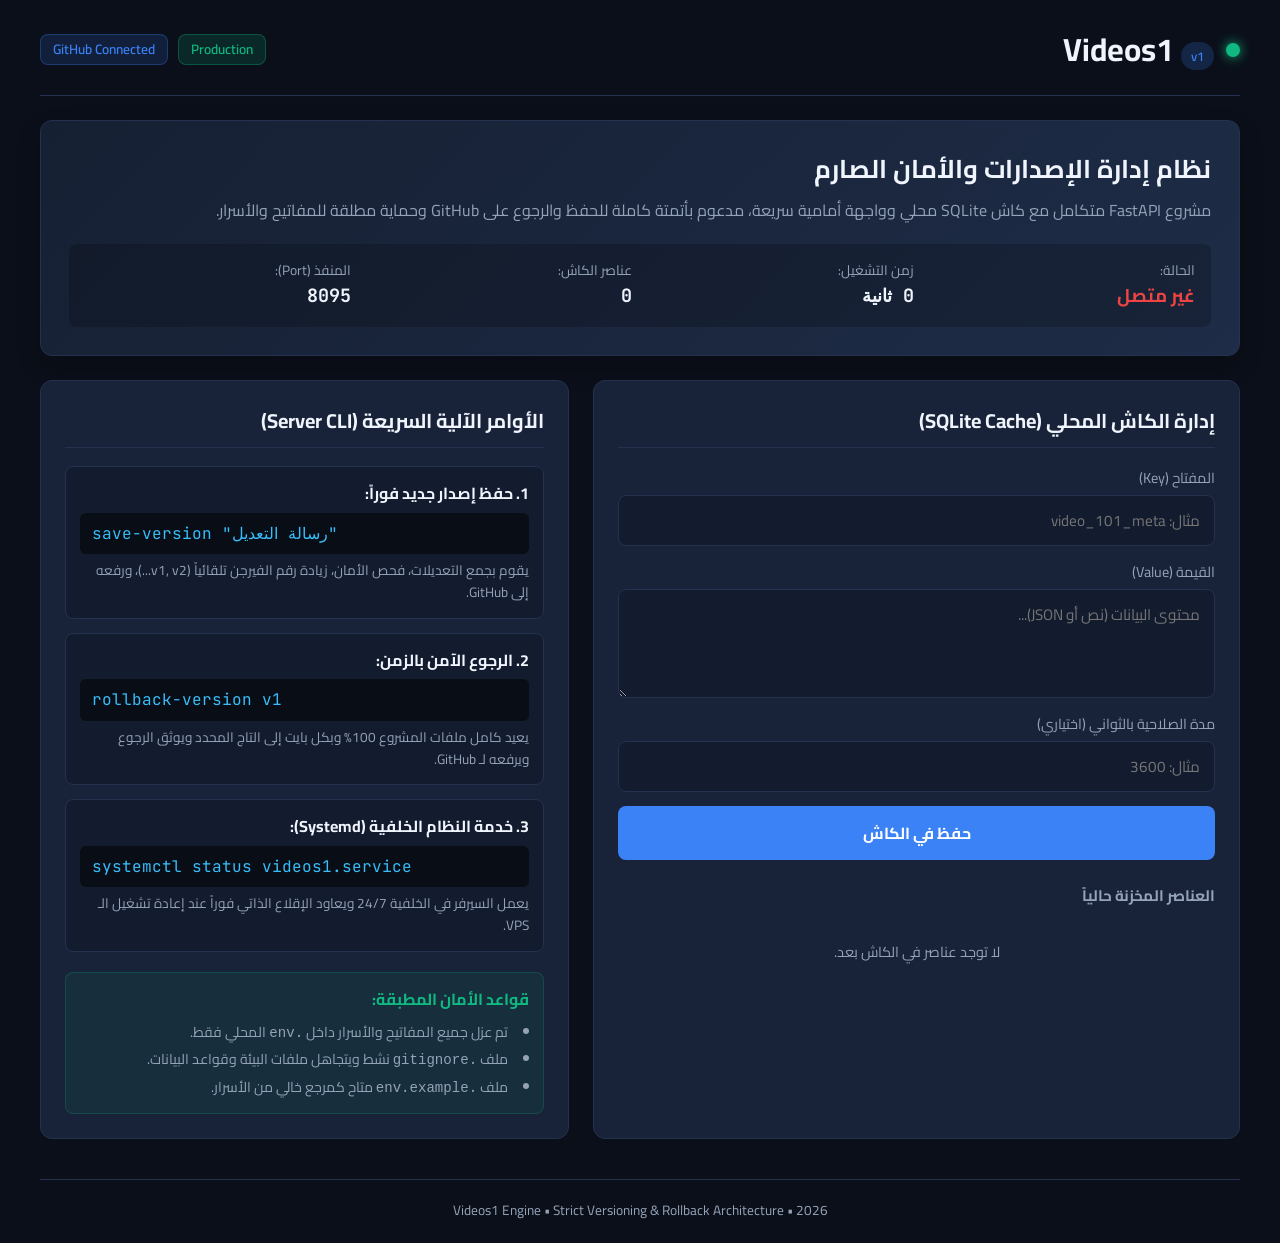
==== static/index.html @ 793addb5 "Initial project architecture with FastAPI, SQLite cache, static UI, and systemd service" ====
<!DOCTYPE html>
<html lang="ar" dir="rtl">
<head>
    <meta charset="UTF-8">
    <meta name="viewport" content="width=device-width, initial-scale=1.0">
    <title>Videos1 Platform | منصة الفيديوهات والإصدارات الآمنة</title>
    <link rel="stylesheet" href="/static/style.css">
    <link rel="preconnect" href="https://fonts.googleapis.com">
    <link rel="preconnect" href="https://fonts.gstatic.com" crossorigin>
    <link href="https://fonts.googleapis.com/css2?family=Cairo:wght@400;600;700;800&family=JetBrains+Mono:wght@400;600&display=swap" rel="stylesheet">
</head>
<body>
    <div class="app-container">
        <!-- Header -->
        <header class="header">
            <div class="logo-area">
                <div class="status-indicator live"></div>
                <h1>Videos1 <span class="badge">v1</span></h1>
            </div>
            <div class="header-actions">
                <span class="tag env-tag">Production</span>
                <span class="tag branch-tag">GitHub Connected</span>
            </div>
        </header>

        <!-- Hero Section -->
        <section class="hero-card">
            <h2>نظام إدارة الإصدارات والأمان الصارم</h2>
            <p>مشروع FastAPI متكامل مع كاش SQLite محلي وواجهة أمامية سريعة، مدعوم بأتمتة كاملة للحفظ والرجوع على GitHub وحماية مطلقة للمفاتيح والأسرار.</p>
            <div class="quick-stats">
                <div class="stat-item">
                    <span class="label">الحالة:</span>
                    <span id="health-status" class="value ok">جاري الفحص...</span>
                </div>
                <div class="stat-item">
                    <span class="label">زمن التشغيل:</span>
                    <span id="uptime-val" class="value font-mono">0 ثانية</span>
                </div>
                <div class="stat-item">
                    <span class="label">عناصر الكاش:</span>
                    <span id="cache-count" class="value font-mono">0</span>
                </div>
                <div class="stat-item">
                    <span class="label">المنفذ (Port):</span>
                    <span id="app-port" class="value font-mono">8095</span>
                </div>
            </div>
        </section>

        <!-- Main Grid -->
        <div class="main-grid">
            <!-- Cache Management Panel -->
            <div class="card cache-panel">
                <h3>إدارة الكاش المحلي (SQLite Cache)</h3>
                <form id="cache-form" class="cache-form">
                    <div class="input-group">
                        <label for="cache-key">المفتاح (Key)</label>
                        <input type="text" id="cache-key" placeholder="مثال: video_101_meta" required>
                    </div>
                    <div class="input-group">
                        <label for="cache-val">القيمة (Value)</label>
                        <textarea id="cache-val" rows="3" placeholder="محتوى البيانات (نص أو JSON)..." required></textarea>
                    </div>
                    <div class="input-group">
                        <label for="cache-ttl">مدة الصلاحية بالثواني (اختياري)</label>
                        <input type="number" id="cache-ttl" placeholder="مثال: 3600">
                    </div>
                    <button type="submit" class="btn btn-primary">حفظ في الكاش</button>
                </form>

                <div class="cache-list-container">
                    <h4>العناصر المخزنة حالياً</h4>
                    <div id="cache-list" class="cache-list">
                        <p class="empty-state">لا توجد عناصر في الكاش بعد.</p>
                    </div>
                </div>
            </div>

            <!-- Architecture & Automation Overview -->
            <div class="card info-panel">
                <h3>الأوامر الآلية السريعة (Server CLI)</h3>
                <div class="cli-command-box">
                    <div class="cmd-title">1. حفظ إصدار جديد فوراً:</div>
                    <code>save-version "رسالة التعديل"</code>
                    <p class="cmd-desc">يقوم بجمع التعديلات، فحص الأمان، زيادة رقم الفيرجن تلقائياً (v1, v2...)، ورفعه إلى GitHub.</p>
                </div>

                <div class="cli-command-box">
                    <div class="cmd-title">2. الرجوع الآمن بالزمن:</div>
                    <code>rollback-version v1</code>
                    <p class="cmd-desc">يعيد كامل ملفات المشروع 100% وبكل بايت إلى التاج المحدد ويوثق الرجوع ويرفعه لـ GitHub.</p>
                </div>

                <div class="cli-command-box">
                    <div class="cmd-title">3. خدمة النظام الخلفية (Systemd):</div>
                    <code>systemctl status videos1.service</code>
                    <p class="cmd-desc">يعمل السيرفر في الخلفية 24/7 ويعاود الإقلاع الذاتي فوراً عند إعادة تشغيل الـ VPS.</p>
                </div>

                <div class="security-rules">
                    <h4>قواعد الأمان المطبقة:</h4>
                    <ul>
                        <li>تم عزل جميع المفاتيح والأسرار داخل <code>.env</code> المحلي فقط.</li>
                        <li>ملف <code>.gitignore</code> نشط ويتجاهل ملفات البيئة وقواعد البيانات.</li>
                        <li>ملف <code>.env.example</code> متاح كمرجع خالي من الأسرار.</li>
                    </ul>
                </div>
            </div>
        </div>

        <!-- Footer -->
        <footer class="footer">
            <p>Videos1 Engine • Strict Versioning &amp; Rollback Architecture • 2026</p>
        </footer>
    </div>

    <script src="/static/app.js"></script>
</body>
</html>
---- static/style.css ----
:root {
    --bg-primary: #0b0f19;
    --bg-surface: #131b2e;
    --bg-card: #182238;
    --border-color: #24324f;
    --text-primary: #f0f4fc;
    --text-secondary: #94a3b8;
    --primary: #3b82f6;
    --primary-hover: #2563eb;
    --success: #10b981;
    --danger: #ef4444;
    --warning: #f59e0b;
    --radius: 12px;
}

* {
    box-sizing: border-box;
    margin: 0;
    padding: 0;
}

body {
    font-family: 'Cairo', system-ui, -apple-system, sans-serif;
    background: var(--bg-primary);
    color: var(--text-primary);
    line-height: 1.6;
    padding: 24px;
}

.font-mono {
    font-family: 'JetBrains Mono', monospace;
}

.app-container {
    max-width: 1200px;
    margin: 0 auto;
}

.header {
    display: flex;
    justify-content: space-between;
    align-items: center;
    padding-bottom: 20px;
    border-bottom: 1px solid var(--border-color);
    margin-bottom: 24px;
}

.logo-area {
    display: flex;
    align-items: center;
    gap: 12px;
}

.status-indicator {
    width: 14px;
    height: 14px;
    border-radius: 50%;
}

.status-indicator.live {
    background: var(--success);
    box-shadow: 0 0 12px var(--success);
}

.badge {
    background: rgba(59, 130, 246, 0.2);
    color: var(--primary);
    padding: 2px 10px;
    border-radius: 20px;
    font-size: 0.8rem;
    font-weight: 600;
}

.header-actions {
    display: flex;
    gap: 10px;
}

.tag {
    font-size: 0.85rem;
    padding: 4px 12px;
    border-radius: 8px;
    font-weight: 600;
}

.env-tag {
    background: rgba(16, 185, 129, 0.15);
    color: var(--success);
    border: 1px solid rgba(16, 185, 129, 0.3);
}

.branch-tag {
    background: rgba(59, 130, 246, 0.15);
    color: var(--primary);
    border: 1px solid rgba(59, 130, 246, 0.3);
}

.hero-card {
    background: linear-gradient(135deg, #162033 0%, #1e2c47 100%);
    border: 1px solid var(--border-color);
    border-radius: var(--radius);
    padding: 28px;
    margin-bottom: 24px;
    box-shadow: 0 10px 25px rgba(0, 0, 0, 0.2);
}

.hero-card h2 {
    font-size: 1.6rem;
    margin-bottom: 8px;
}

.hero-card p {
    color: var(--text-secondary);
    margin-bottom: 20px;
}

.quick-stats {
    display: grid;
    grid-template-columns: repeat(auto-fit, minmax(200px, 1fr));
    gap: 16px;
    background: rgba(0, 0, 0, 0.2);
    padding: 16px;
    border-radius: 8px;
}

.stat-item {
    display: flex;
    flex-direction: column;
}

.stat-item .label {
    font-size: 0.85rem;
    color: var(--text-secondary);
}

.stat-item .value {
    font-size: 1.15rem;
    font-weight: 700;
}

.stat-item .value.ok {
    color: var(--success);
}

.main-grid {
    display: grid;
    grid-template-columns: 1.1fr 0.9fr;
    gap: 24px;
}

@media (max-width: 900px) {
    .main-grid {
        grid-template-columns: 1fr;
    }
}

.card {
    background: var(--bg-card);
    border: 1px solid var(--border-color);
    border-radius: var(--radius);
    padding: 24px;
}

.card h3 {
    margin-bottom: 18px;
    font-size: 1.25rem;
    border-bottom: 1px solid var(--border-color);
    padding-bottom: 10px;
}

.cache-form {
    display: flex;
    flex-direction: column;
    gap: 14px;
    margin-bottom: 24px;
}

.input-group {
    display: flex;
    flex-direction: column;
    gap: 6px;
}

.input-group label {
    font-size: 0.9rem;
    color: var(--text-secondary);
}

.input-group input,
.input-group textarea {
    background: var(--bg-surface);
    border: 1px solid var(--border-color);
    border-radius: 8px;
    padding: 10px 14px;
    color: var(--text-primary);
    font-family: inherit;
    font-size: 0.95rem;
}

.input-group input:focus,
.input-group textarea:focus {
    outline: none;
    border-color: var(--primary);
}

.btn {
    padding: 12px 20px;
    border: none;
    border-radius: 8px;
    cursor: pointer;
    font-weight: 700;
    font-size: 1rem;
    font-family: inherit;
    transition: background 0.2s;
}

.btn-primary {
    background: var(--primary);
    color: #fff;
}

.btn-primary:hover {
    background: var(--primary-hover);
}

.btn-danger-sm {
    background: rgba(239, 68, 68, 0.2);
    color: var(--danger);
    border: 1px solid rgba(239, 68, 68, 0.4);
    padding: 4px 10px;
    border-radius: 6px;
    font-size: 0.8rem;
    cursor: pointer;
}

.btn-danger-sm:hover {
    background: var(--danger);
    color: #fff;
}

.cache-list-container h4 {
    margin-bottom: 12px;
    color: var(--text-secondary);
    font-size: 0.95rem;
}

.cache-list {
    display: flex;
    flex-direction: column;
    gap: 10px;
    max-height: 320px;
    overflow-y: auto;
}

.cache-card {
    background: var(--bg-surface);
    border: 1px solid var(--border-color);
    padding: 12px;
    border-radius: 8px;
    display: flex;
    justify-content: space-between;
    align-items: center;
}

.cache-meta {
    display: flex;
    flex-direction: column;
    gap: 4px;
}

.cache-key-name {
    font-family: 'JetBrains Mono', monospace;
    font-weight: 600;
    color: var(--primary);
}

.cache-val-preview {
    font-size: 0.85rem;
    color: var(--text-secondary);
    max-width: 320px;
    white-space: nowrap;
    overflow: hidden;
    text-overflow: ellipsis;
}

.empty-state {
    color: var(--text-secondary);
    font-size: 0.9rem;
    text-align: center;
    padding: 20px;
}

.cli-command-box {
    background: var(--bg-surface);
    border: 1px solid var(--border-color);
    border-radius: 8px;
    padding: 14px;
    margin-bottom: 14px;
}

.cli-command-box .cmd-title {
    font-weight: 700;
    margin-bottom: 6px;
    color: var(--text-primary);
}

.cli-command-box code {
    display: block;
    background: #090d16;
    padding: 8px 12px;
    border-radius: 6px;
    font-family: 'JetBrains Mono', monospace;
    color: #38bdf8;
    margin-bottom: 6px;
    direction: ltr;
    text-align: left;
}

.cli-command-box .cmd-desc {
    font-size: 0.85rem;
    color: var(--text-secondary);
}

.security-rules {
    margin-top: 20px;
    padding: 14px;
    background: rgba(16, 185, 129, 0.08);
    border: 1px solid rgba(16, 185, 129, 0.2);
    border-radius: 8px;
}

.security-rules h4 {
    color: var(--success);
    margin-bottom: 8px;
}

.security-rules ul {
    list-style-position: inside;
    color: var(--text-secondary);
    font-size: 0.88rem;
    display: flex;
    flex-direction: column;
    gap: 4px;
}

.footer {
    text-align: center;
    color: var(--text-secondary);
    font-size: 0.85rem;
    margin-top: 40px;
    padding-top: 20px;
    border-top: 1px solid var(--border-color);
}
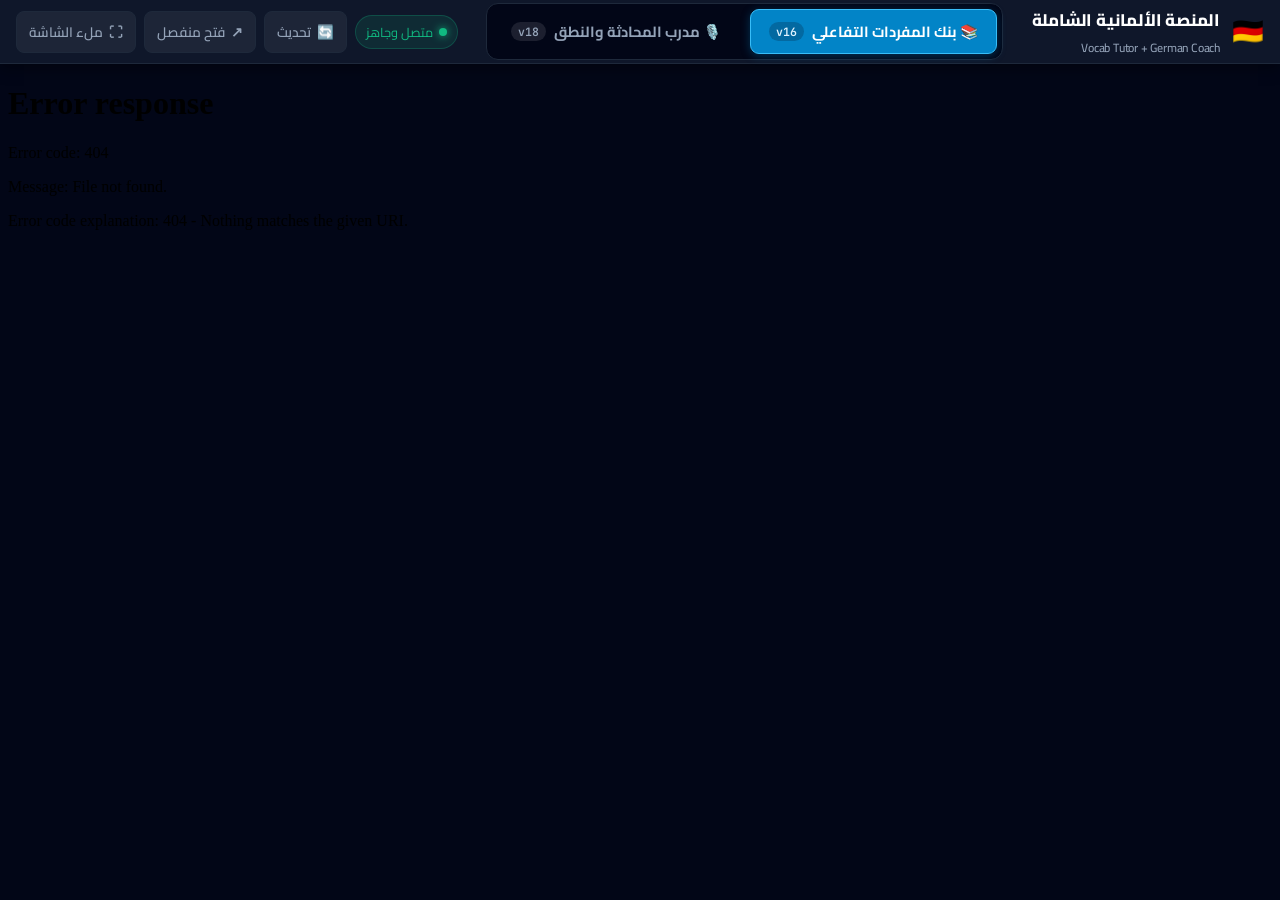
==== commit 2cafab6a: "Merge sprechen1 v16 and german-coach v18 into unified platform" ====
--- a/static/index.html
+++ b/static/index.html
@@ -1,119 +1,434 @@
 <!DOCTYPE html>
 <html lang="ar" dir="rtl">
 <head>
-    <meta charset="UTF-8">
-    <meta name="viewport" content="width=device-width, initial-scale=1.0">
-    <title>Videos1 Platform | منصة الفيديوهات والإصدارات الآمنة</title>
-    <link rel="stylesheet" href="/static/style.css">
-    <link rel="preconnect" href="https://fonts.googleapis.com">
-    <link rel="preconnect" href="https://fonts.gstatic.com" crossorigin>
-    <link href="https://fonts.googleapis.com/css2?family=Cairo:wght@400;600;700;800&family=JetBrains+Mono:wght@400;600&display=swap" rel="stylesheet">
+  <meta charset="UTF-8">
+  <meta name="viewport" content="width=device-width, initial-scale=1.0">
+  <title>المنصة الألمانية الشاملة | Deutsch All-in-One Platform</title>
+  <link rel="preconnect" href="https://fonts.googleapis.com">
+  <link rel="preconnect" href="https://fonts.gstatic.com" crossorigin>
+  <link href="https://fonts.googleapis.com/css2?family=Cairo:wght@400;600;700;800&family=Tajawal:wght@500;700&family=JetBrains+Mono:wght@500;700&display=swap" rel="stylesheet">
+  <style>
+    :root {
+      --bg-header: #0f172a;
+      --bg-header-border: #1e293b;
+      --text-main: #f8fafc;
+      --text-muted: #94a3b8;
+      --accent-vocab: #0284c7;
+      --accent-vocab-hover: #0369a1;
+      --accent-coach: #8b5cf6;
+      --accent-coach-hover: #7c3aed;
+      --success: #10b981;
+      --header-height: 64px;
+    }
+
+    * {
+      box-sizing: border-box;
+      margin: 0;
+      padding: 0;
+    }
+
+    html, body {
+      width: 100%;
+      height: 100%;
+      overflow: hidden;
+      font-family: 'Cairo', 'Tajawal', sans-serif;
+      background-color: #020617;
+      color: var(--text-main);
+    }
+
+    /* Top Master Switcher Bar */
+    header#master-header {
+      height: var(--header-height);
+      background: var(--bg-header);
+      border-bottom: 1px solid var(--bg-header-border);
+      display: flex;
+      align-items: center;
+      justify-content: space-between;
+      padding: 0 16px;
+      position: relative;
+      z-index: 1000;
+      transition: transform 0.25s ease, height 0.25s ease;
+      box-shadow: 0 4px 15px rgba(0, 0, 0, 0.4);
+    }
+
+    header#master-header.hidden {
+      transform: translateY(-100%);
+      position: absolute;
+    }
+
+    .brand-section {
+      display: flex;
+      align-items: center;
+      gap: 12px;
+      flex-shrink: 0;
+    }
+
+    .brand-flag {
+      font-size: 1.6rem;
+      line-height: 1;
+    }
+
+    .brand-title {
+      font-weight: 800;
+      font-size: 1.05rem;
+      letter-spacing: -0.2px;
+      color: #fff;
+      display: flex;
+      flex-direction: column;
+    }
+
+    .brand-subtitle {
+      font-size: 0.75rem;
+      font-weight: 500;
+      color: var(--text-muted);
+    }
+
+    /* Centered Tabs Switcher */
+    .nav-tabs-container {
+      display: flex;
+      align-items: center;
+      gap: 10px;
+      background: #020617;
+      padding: 5px;
+      border-radius: 12px;
+      border: 1px solid #1e293b;
+    }
+
+    .nav-tab-btn {
+      display: flex;
+      align-items: center;
+      gap: 8px;
+      padding: 8px 18px;
+      border-radius: 9px;
+      border: 1px solid transparent;
+      background: transparent;
+      color: var(--text-muted);
+      cursor: pointer;
+      font-family: inherit;
+      font-size: 0.92rem;
+      font-weight: 700;
+      transition: all 0.2s cubic-bezier(0.4, 0, 0.2, 1);
+    }
+
+    .nav-tab-btn:hover {
+      color: #fff;
+      background: rgba(255, 255, 255, 0.05);
+    }
+
+    .nav-tab-btn .tab-badge {
+      font-size: 0.72rem;
+      padding: 2px 7px;
+      border-radius: 12px;
+      background: rgba(255, 255, 255, 0.1);
+      font-weight: 600;
+      font-family: 'JetBrains Mono', monospace;
+    }
+
+    /* Active Tab: Vocab */
+    .nav-tab-btn.active.tab-vocab {
+      background: #0284c7;
+      color: #ffffff;
+      box-shadow: 0 2px 10px rgba(2, 132, 199, 0.35);
+      border-color: #38bdf8;
+    }
+    .nav-tab-btn.active.tab-vocab .tab-badge {
+      background: #0369a1;
+      color: #e0f2fe;
+    }
+
+    /* Active Tab: Coach */
+    .nav-tab-btn.active.tab-coach {
+      background: #7c3aed;
+      color: #ffffff;
+      box-shadow: 0 2px 10px rgba(124, 58, 237, 0.35);
+      border-color: #a78bfa;
+    }
+    .nav-tab-btn.active.tab-coach .tab-badge {
+      background: #5b21b6;
+      color: #ede9fe;
+    }
+
+    /* Action Controls */
+    .header-controls {
+      display: flex;
+      align-items: center;
+      gap: 8px;
+      flex-shrink: 0;
+    }
+
+    .btn-action {
+      background: rgba(255, 255, 255, 0.06);
+      border: 1px solid #1e293b;
+      color: var(--text-muted);
+      padding: 7px 12px;
+      border-radius: 8px;
+      cursor: pointer;
+      font-size: 0.85rem;
+      font-weight: 600;
+      font-family: inherit;
+      display: inline-flex;
+      align-items: center;
+      gap: 6px;
+      transition: all 0.15s ease;
+      text-decoration: none;
+    }
+
+    .btn-action:hover {
+      background: rgba(255, 255, 255, 0.12);
+      color: #fff;
+      border-color: #334155;
+    }
+
+    .health-pill {
+      display: inline-flex;
+      align-items: center;
+      gap: 6px;
+      font-size: 0.8rem;
+      color: var(--success);
+      padding: 4px 10px;
+      border-radius: 20px;
+      background: rgba(16, 185, 129, 0.12);
+      border: 1px solid rgba(16, 185, 129, 0.25);
+    }
+
+    .health-dot {
+      width: 8px;
+      height: 8px;
+      border-radius: 50%;
+      background: var(--success);
+      box-shadow: 0 0 8px var(--success);
+    }
+
+    /* Main Viewport Container */
+    #viewport-container {
+      width: 100%;
+      height: calc(100% - var(--header-height));
+      position: relative;
+    }
+
+    header#master-header.hidden + #viewport-container {
+      height: 100%;
+    }
+
+    .app-frame {
+      width: 100%;
+      height: 100%;
+      border: none;
+      position: absolute;
+      top: 0;
+      left: 0;
+      visibility: hidden;
+      opacity: 0;
+      transition: opacity 0.15s ease-in-out;
+    }
+
+    .app-frame.active {
+      visibility: visible;
+      opacity: 1;
+      z-index: 10;
+    }
+
+    /* Floating Pill to Restore Header when hidden */
+    #restore-header-pill {
+      display: none;
+      position: fixed;
+      top: 10px;
+      left: 14px;
+      z-index: 2000;
+      background: rgba(15, 23, 42, 0.9);
+      backdrop-filter: blur(8px);
+      border: 1px solid #334155;
+      color: #f8fafc;
+      padding: 6px 14px;
+      border-radius: 20px;
+      cursor: pointer;
+      font-size: 0.85rem;
+      font-weight: 700;
+      box-shadow: 0 4px 12px rgba(0, 0, 0, 0.5);
+      animation: fadeIn 0.2s ease-in;
+    }
+
+    #restore-header-pill:hover {
+      background: #1e293b;
+      border-color: #64748b;
+    }
+
+    @keyframes fadeIn {
+      from { opacity: 0; transform: translateY(-8px); }
+      to { opacity: 1; transform: translateY(0); }
+    }
+
+    @media (max-width: 900px) {
+      .brand-subtitle { display: none; }
+      .nav-tab-btn { padding: 6px 10px; font-size: 0.85rem; }
+      .btn-action span { display: none; }
+      .health-pill { display: none; }
+    }
+  </style>
 </head>
 <body>
-    <div class="app-container">
-        <!-- Header -->
-        <header class="header">
-            <div class="logo-area">
-                <div class="status-indicator live"></div>
-                <h1>Videos1 <span class="badge">v1</span></h1>
-            </div>
-            <div class="header-actions">
-                <span class="tag env-tag">Production</span>
-                <span class="tag branch-tag">GitHub Connected</span>
-            </div>
-        </header>
-
-        <!-- Hero Section -->
-        <section class="hero-card">
-            <h2>نظام إدارة الإصدارات والأمان الصارم</h2>
-            <p>مشروع FastAPI متكامل مع كاش SQLite محلي وواجهة أمامية سريعة، مدعوم بأتمتة كاملة للحفظ والرجوع على GitHub وحماية مطلقة للمفاتيح والأسرار.</p>
-            <div class="quick-stats">
-                <div class="stat-item">
-                    <span class="label">الحالة:</span>
-                    <span id="health-status" class="value ok">جاري الفحص...</span>
-                </div>
-                <div class="stat-item">
-                    <span class="label">زمن التشغيل:</span>
-                    <span id="uptime-val" class="value font-mono">0 ثانية</span>
-                </div>
-                <div class="stat-item">
-                    <span class="label">عناصر الكاش:</span>
-                    <span id="cache-count" class="value font-mono">0</span>
-                </div>
-                <div class="stat-item">
-                    <span class="label">المنفذ (Port):</span>
-                    <span id="app-port" class="value font-mono">8095</span>
-                </div>
-            </div>
-        </section>
-
-        <!-- Main Grid -->
-        <div class="main-grid">
-            <!-- Cache Management Panel -->
-            <div class="card cache-panel">
-                <h3>إدارة الكاش المحلي (SQLite Cache)</h3>
-                <form id="cache-form" class="cache-form">
-                    <div class="input-group">
-                        <label for="cache-key">المفتاح (Key)</label>
-                        <input type="text" id="cache-key" placeholder="مثال: video_101_meta" required>
-                    </div>
-                    <div class="input-group">
-                        <label for="cache-val">القيمة (Value)</label>
-                        <textarea id="cache-val" rows="3" placeholder="محتوى البيانات (نص أو JSON)..." required></textarea>
-                    </div>
-                    <div class="input-group">
-                        <label for="cache-ttl">مدة الصلاحية بالثواني (اختياري)</label>
-                        <input type="number" id="cache-ttl" placeholder="مثال: 3600">
-                    </div>
-                    <button type="submit" class="btn btn-primary">حفظ في الكاش</button>
-                </form>
-
-                <div class="cache-list-container">
-                    <h4>العناصر المخزنة حالياً</h4>
-                    <div id="cache-list" class="cache-list">
-                        <p class="empty-state">لا توجد عناصر في الكاش بعد.</p>
-                    </div>
-                </div>
-            </div>
-
-            <!-- Architecture & Automation Overview -->
-            <div class="card info-panel">
-                <h3>الأوامر الآلية السريعة (Server CLI)</h3>
-                <div class="cli-command-box">
-                    <div class="cmd-title">1. حفظ إصدار جديد فوراً:</div>
-                    <code>save-version "رسالة التعديل"</code>
-                    <p class="cmd-desc">يقوم بجمع التعديلات، فحص الأمان، زيادة رقم الفيرجن تلقائياً (v1, v2...)، ورفعه إلى GitHub.</p>
-                </div>
-
-                <div class="cli-command-box">
-                    <div class="cmd-title">2. الرجوع الآمن بالزمن:</div>
-                    <code>rollback-version v1</code>
-                    <p class="cmd-desc">يعيد كامل ملفات المشروع 100% وبكل بايت إلى التاج المحدد ويوثق الرجوع ويرفعه لـ GitHub.</p>
-                </div>
-
-                <div class="cli-command-box">
-                    <div class="cmd-title">3. خدمة النظام الخلفية (Systemd):</div>
-                    <code>systemctl status videos1.service</code>
-                    <p class="cmd-desc">يعمل السيرفر في الخلفية 24/7 ويعاود الإقلاع الذاتي فوراً عند إعادة تشغيل الـ VPS.</p>
-                </div>
-
-                <div class="security-rules">
-                    <h4>قواعد الأمان المطبقة:</h4>
-                    <ul>
-                        <li>تم عزل جميع المفاتيح والأسرار داخل <code>.env</code> المحلي فقط.</li>
-                        <li>ملف <code>.gitignore</code> نشط ويتجاهل ملفات البيئة وقواعد البيانات.</li>
-                        <li>ملف <code>.env.example</code> متاح كمرجع خالي من الأسرار.</li>
-                    </ul>
-                </div>
-            </div>
-        </div>
-
-        <!-- Footer -->
-        <footer class="footer">
-            <p>Videos1 Engine • Strict Versioning &amp; Rollback Architecture • 2026</p>
-        </footer>
+
+  <!-- Top Master Navigation Bar -->
+  <header id="master-header">
+    <div class="brand-section">
+      <span class="brand-flag">🇩🇪</span>
+      <div class="brand-title">
+        <span>المنصة الألمانية الشاملة</span>
+        <span class="brand-subtitle">Vocab Tutor + German Coach</span>
+      </div>
     </div>
 
-    <script src="/static/app.js"></script>
+    <!-- Dual-App Switcher Tabs -->
+    <nav class="nav-tabs-container">
+      <button id="tab-btn-vocab" class="nav-tab-btn tab-vocab active" title="بنك المفردات التفاعلي، استخراج الجداول، النطق وتصنيف Akkusativ/Dativ (Alt+1)">
+        <span>📚 بنك المفردات التفاعلي</span>
+        <span class="tab-badge">v16</span>
+      </button>
+
+      <button id="tab-btn-coach" class="nav-tab-btn tab-coach" title="مدرب المحادثة والنطق الصوتي المباشر بالذكاء الاصطناعي (Alt+2)">
+        <span>🎙️ مدرب المحادثة والنطق</span>
+        <span class="tab-badge">v18</span>
+      </button>
+    </nav>
+
+    <!-- Controls & Status -->
+    <div class="header-controls">
+      <div class="health-pill" title="حالة النظامين في الوقت الفعلي">
+        <span class="health-dot"></span>
+        <span>متصل وجاهز</span>
+      </div>
+
+      <button id="btn-reload" class="btn-action" title="إعادة تحميل التطبيق المفتوح حالياً">
+        🔄 <span>تحديث</span>
+      </button>
+
+      <a id="btn-external" href="/vocab/" target="_blank" class="btn-action" title="فتح التطبيق النشط في صفحة مستقلة">
+        ↗ <span>فتح منفصل</span>
+      </a>
+
+      <button id="btn-fullscreen" class="btn-action" title="إخفاء الشريط العلوي والتركيز الكامل (F11)">
+        ⛶ <span>ملء الشاشة</span>
+      </button>
+    </div>
+  </header>
+
+  <!-- Restore Header Floating Button -->
+  <button id="restore-header-pill" title="إظهار شريط التنقل العلوي">
+    ⬇️ إظهار شريط التنقل
+  </button>
+
+  <!-- Main Viewport Holding Both 100% Unaltered Apps -->
+  <main id="viewport-container">
+    <!-- Frame 1: Vocab Tutor (sprechen1 v16) -->
+    <iframe
+      id="frame-vocab"
+      class="app-frame active"
+      src="/vocab/"
+      allow="microphone; camera; clipboard-read; clipboard-write; display-capture"
+      sandbox="allow-same-origin allow-scripts allow-forms allow-modals allow-downloads allow-popups"
+      title="Vocab Tutor Platform"
+    ></iframe>
+
+    <!-- Frame 2: German Coach (v18) -->
+    <iframe
+      id="frame-coach"
+      class="app-frame"
+      src="/coach/"
+      allow="microphone; camera; clipboard-read; clipboard-write; display-capture"
+      sandbox="allow-same-origin allow-scripts allow-forms allow-modals allow-downloads allow-popups"
+      title="German Speaking Coach"
+    ></iframe>
+  </main>
+
+  <script>
+    (function () {
+      'use strict';
+
+      const masterHeader = document.getElementById('master-header');
+      const tabBtnVocab = document.getElementById('tab-btn-vocab');
+      const tabBtnCoach = document.getElementById('tab-btn-coach');
+      const frameVocab = document.getElementById('frame-vocab');
+      const frameCoach = document.getElementById('frame-coach');
+      const btnReload = document.getElementById('btn-reload');
+      const btnExternal = document.getElementById('btn-external');
+      const btnFullscreen = document.getElementById('btn-fullscreen');
+      const restorePill = document.getElementById('restore-header-pill');
+
+      let currentTab = localStorage.getItem('active_deutsch_tab') || 'vocab';
+
+      function switchTab(target) {
+        currentTab = target;
+        localStorage.setItem('active_deutsch_tab', target);
+
+        if (target === 'vocab') {
+          tabBtnVocab.classList.add('active');
+          tabBtnCoach.classList.remove('active');
+          frameVocab.classList.add('active');
+          frameCoach.classList.remove('active');
+          btnExternal.href = '/vocab/';
+          document.title = 'بنك المفردات التفاعلي (v16) | Deutsch All-in-One';
+        } else {
+          tabBtnCoach.classList.add('active');
+          tabBtnVocab.classList.remove('active');
+          frameCoach.classList.add('active');
+          frameVocab.classList.remove('active');
+          btnExternal.href = '/coach/';
+          document.title = 'مدرب المحادثة والنطق الصوتي (v18) | Deutsch All-in-One';
+        }
+      }
+
+      tabBtnVocab.addEventListener('click', () => switchTab('vocab'));
+      tabBtnCoach.addEventListener('click', () => switchTab('coach'));
+
+      // Reload Active Frame
+      btnReload.addEventListener('click', () => {
+        const activeFrame = currentTab === 'vocab' ? frameVocab : frameCoach;
+        activeFrame.contentWindow.location.reload();
+      });
+
+      // Fullscreen Toggle
+      function toggleFullscreen() {
+        const isHidden = masterHeader.classList.toggle('hidden');
+        restorePill.style.display = isHidden ? 'block' : 'none';
+      }
+
+      btnFullscreen.addEventListener('click', toggleFullscreen);
+      restorePill.addEventListener('click', toggleFullscreen);
+
+      // Keyboard Shortcuts: Alt+1 for Vocab, Alt+2 for Coach, Escape for Header
+      window.addEventListener('keydown', (e) => {
+        if ((e.altKey && e.key === '1') || (e.ctrlKey && e.key === '1')) {
+          e.preventDefault();
+          switchTab('vocab');
+        } else if ((e.altKey && e.key === '2') || (e.ctrlKey && e.key === '2')) {
+          e.preventDefault();
+          switchTab('coach');
+        } else if (e.key === 'Escape' && masterHeader.classList.contains('hidden')) {
+          toggleFullscreen();
+        }
+      });
+
+      // Health Monitoring
+      async function updateHealth() {
+        try {
+          const res = await fetch('/api/health');
+          if (res.ok) {
+            const data = await res.json();
+            const pill = document.querySelector('.health-pill span:last-child');
+            if (data.status === 'healthy') {
+              pill.textContent = 'كلا النظامين متصلان 100%';
+            } else {
+              pill.textContent = 'أحد النظامين غير متصل';
+            }
+          }
+        } catch (e) {}
+      }
+
+      // Initial Activation
+      switchTab(currentTab);
+      updateHealth();
+      setInterval(updateHealth, 15000);
+    })();
+  </script>
 </body>
 </html>
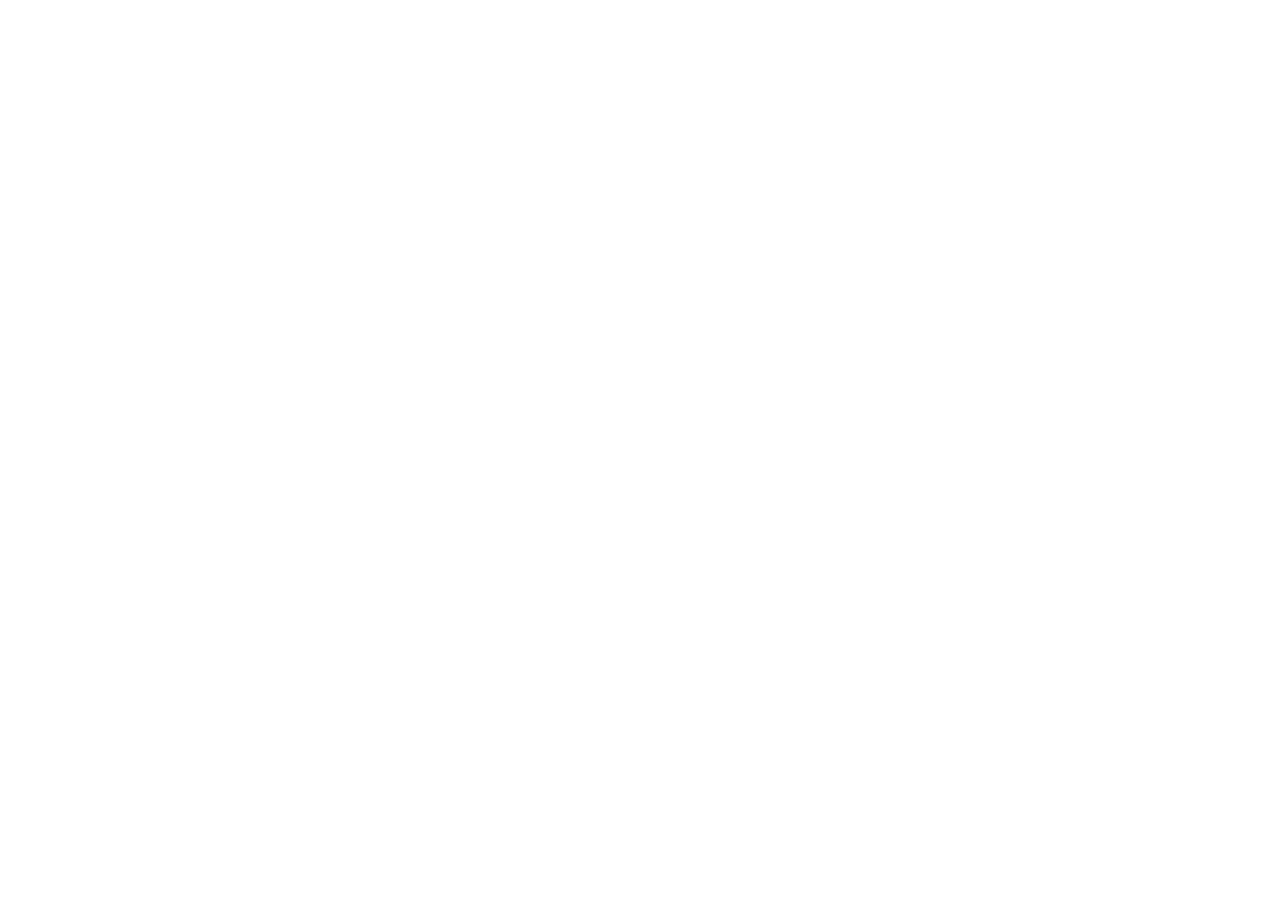
==== commit 2d600966: "Fix microphone permissions: remove iframe sandbox restrictions and add auto HTTPS redirect" ====
--- a/static/index.html
+++ b/static/index.html
@@ -7,6 +7,12 @@
   <link rel="preconnect" href="https://fonts.googleapis.com">
   <link rel="preconnect" href="https://fonts.gstatic.com" crossorigin>
   <link href="https://fonts.googleapis.com/css2?family=Cairo:wght@400;600;700;800&family=Tajawal:wght@500;700&family=JetBrains+Mono:wght@500;700&display=swap" rel="stylesheet">
+  <script>
+    // Automatic Secure Context Redirection for Web Speech API & Microphone Access
+    if (location.protocol === 'http:' && location.hostname !== 'localhost' && location.hostname !== '127.0.0.1') {
+      window.location.replace('https://deutsch.srv2162066.hstgr.cloud' + window.location.pathname + window.location.search + window.location.hash);
+    }
+  </script>
   <style>
     :root {
       --bg-header: #0f172a;
@@ -317,6 +323,12 @@
     ⬇️ إظهار شريط التنقل
   </button>
 
+  <!-- Insecure HTTP Warning Banner (Fallback) -->
+  <div id="http-insecure-warning" style="display:none; background: linear-gradient(90deg, #991b1b, #b91c1c); color: #fff; padding: 10px 16px; text-align: center; font-weight: bold; font-size: 0.95rem; z-index: 9999; border-bottom: 2px solid #ef4444;">
+    ⚠️ المتصفح يمنع تشغيل المايك الصوتي عبر IP غير مشفر (HTTP).
+    <a href="https://deutsch.srv2162066.hstgr.cloud/" style="color: #fff; background: #2563eb; padding: 5px 16px; border-radius: 6px; text-decoration: none; margin-right: 10px; font-weight: 800; border: 1px solid #93c5fd; display: inline-block;">🎙️ اضغط هنا فوراً للانتقال للرابط المشفر (HTTPS) وتفعيل المايك</a>
+  </div>
+
   <!-- Main Viewport Holding Both 100% Unaltered Apps -->
   <main id="viewport-container">
     <!-- Frame 1: Vocab Tutor (sprechen1 v16) -->
@@ -324,8 +336,7 @@
       id="frame-vocab"
       class="app-frame active"
       src="/vocab/"
-      allow="microphone; camera; clipboard-read; clipboard-write; display-capture"
-      sandbox="allow-same-origin allow-scripts allow-forms allow-modals allow-downloads allow-popups"
+      allow="microphone *; camera *; clipboard-read *; clipboard-write *; display-capture *"
       title="Vocab Tutor Platform"
     ></iframe>
 
@@ -334,8 +345,7 @@
       id="frame-coach"
       class="app-frame"
       src="/coach/"
-      allow="microphone; camera; clipboard-read; clipboard-write; display-capture"
-      sandbox="allow-same-origin allow-scripts allow-forms allow-modals allow-downloads allow-popups"
+      allow="microphone *; camera *; clipboard-read *; clipboard-write *; display-capture *"
       title="German Speaking Coach"
     ></iframe>
   </main>
@@ -424,6 +434,12 @@
         } catch (e) {}
       }
 
+      // Check if running on insecure HTTP and show banner
+      if (location.protocol === 'http:' && location.hostname !== 'localhost' && location.hostname !== '127.0.0.1') {
+        const warnEl = document.getElementById('http-insecure-warning');
+        if (warnEl) warnEl.style.display = 'block';
+      }
+
       // Initial Activation
       switchTab(currentTab);
       updateHealth();
